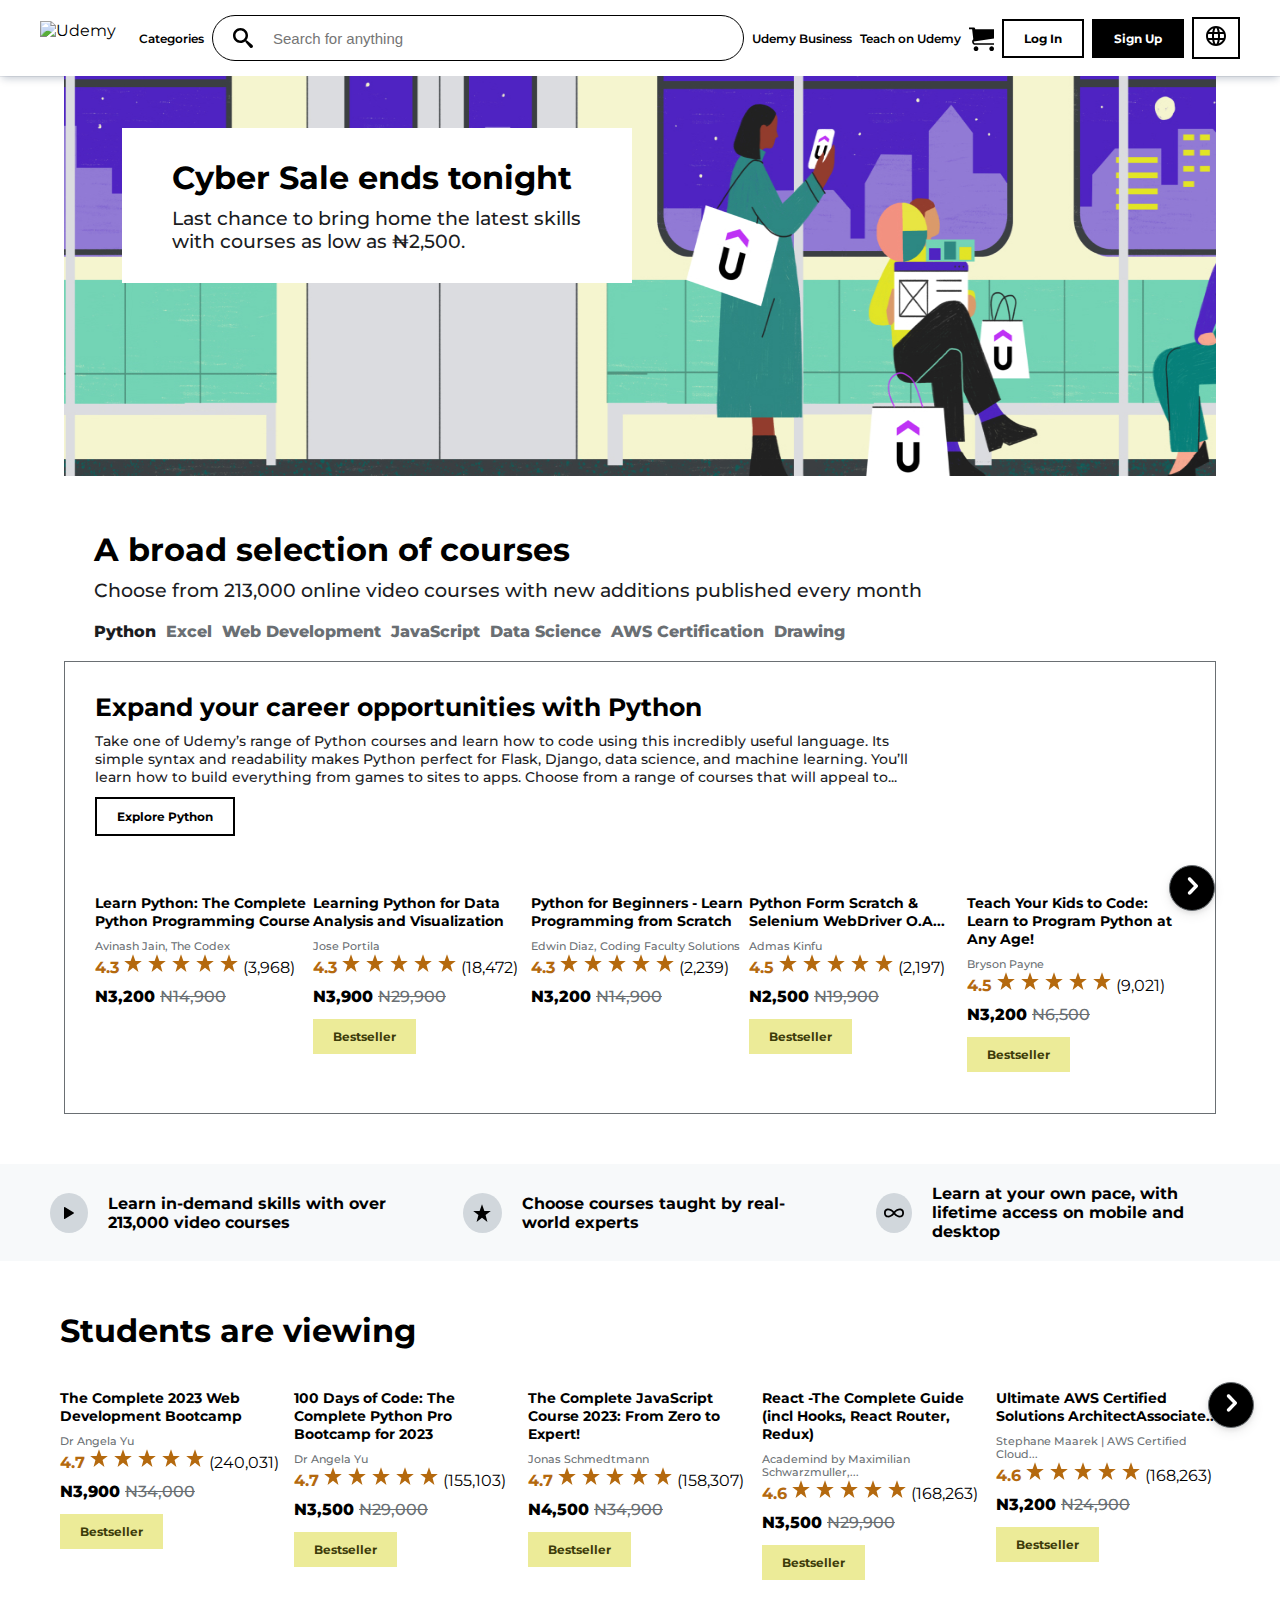
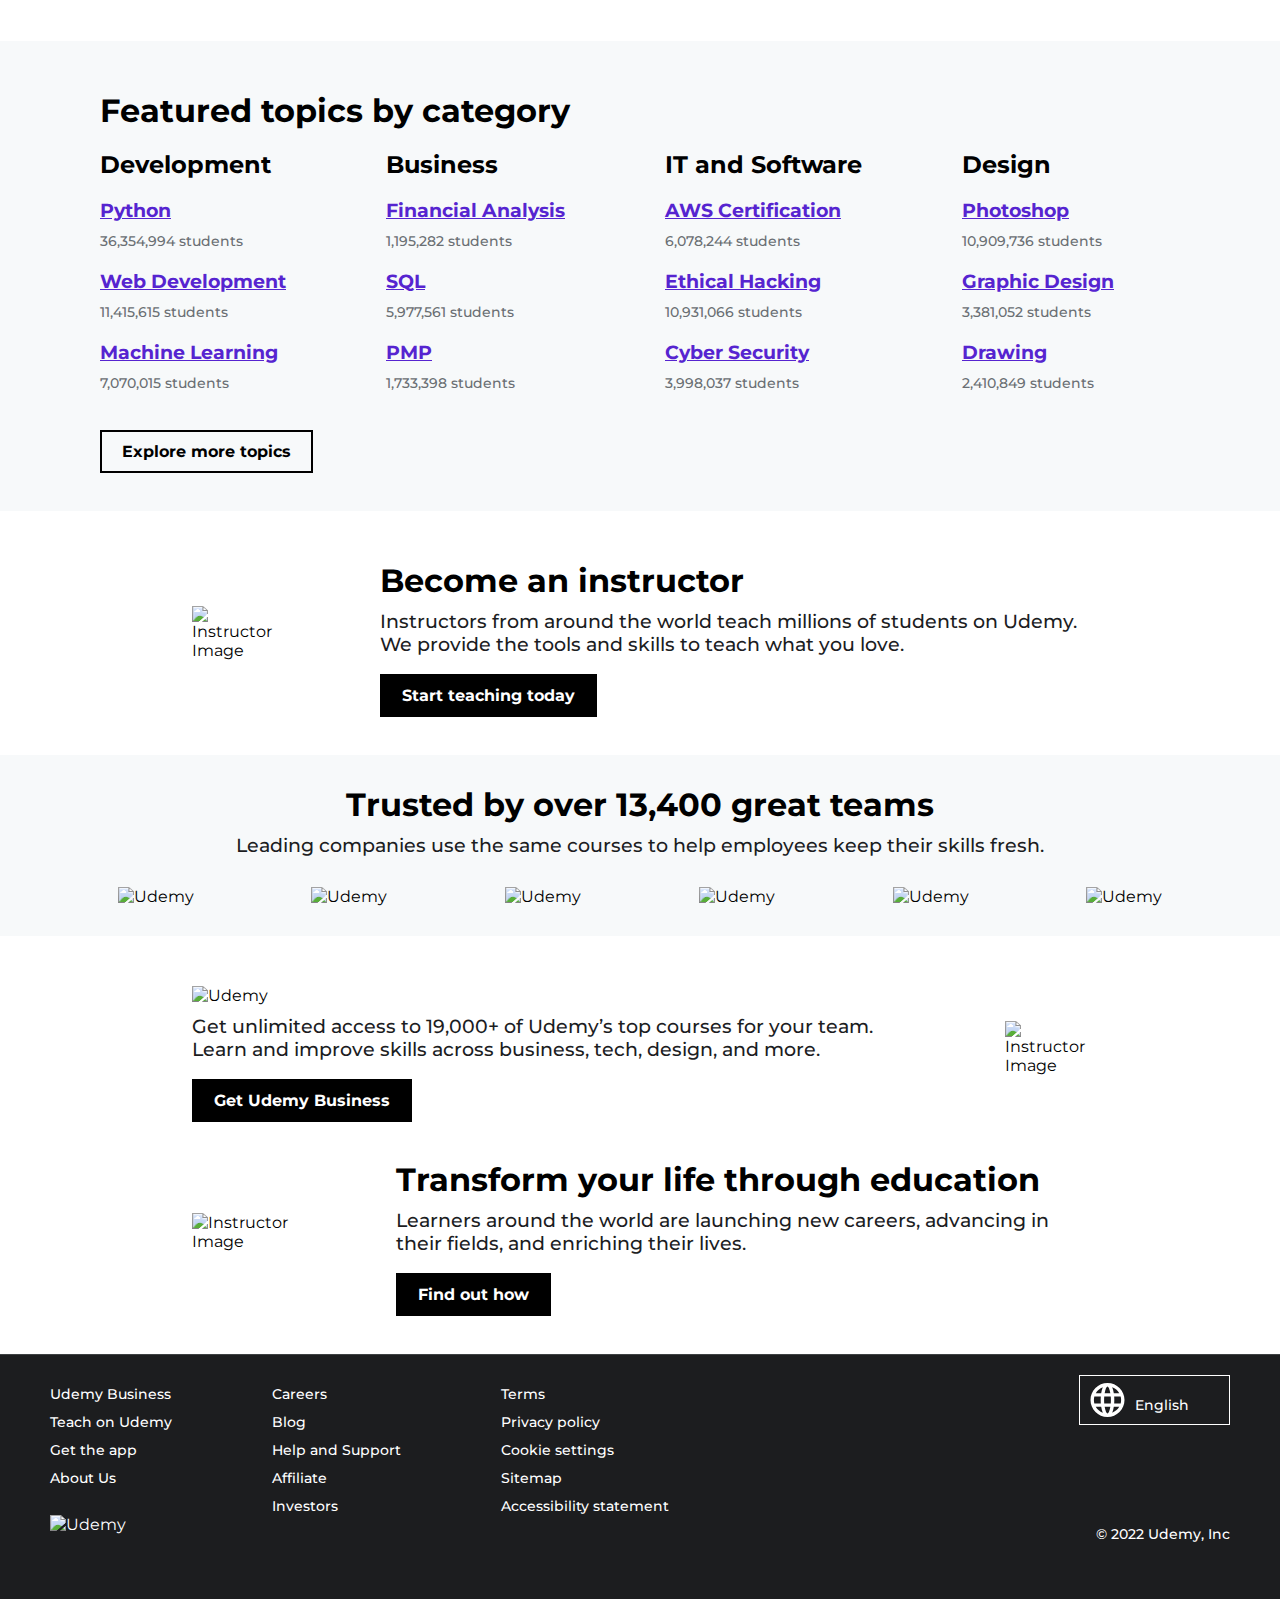
==== Udemy clone/index.html @ 343ef40d "Added Udemy clone" ====
<!DOCTYPE html>
<html lang="en">
  <head>
    <meta charset="UTF-8" />
    <meta http-equiv="X-UA-Compatible" content="IE=edge" />
    <meta name="viewport" content="width=device-width, initial-scale=1.0" />
    <link rel="shortcut icon" href="https://www.udemy.com//staticx/udemy/images/v8/favicon-16x16.png" type="image/x-icon">
    <link
        rel="stylesheet"
        href="https://cdnjs.cloudflare.com/ajax/libs/font-awesome/6.2.1/css/all.min.css"
        integrity="sha512-MV7K8+y+gLIBoVD59lQIYicR65iaqukzvf/nwasF0nqhPay5w/9lJmVM2hMDcnK1OnMGCdVK+iQrJ7lzPJQd1w=="
        crossorigin="anonymous"
        referrerpolicy="no-referrer"
        />
        <link rel="preconnect" href="https://fonts.googleapis.com" />
        <link rel="preconnect" href="https://fonts.gstatic.com" crossorigin />
        <link
        href="https://fonts.googleapis.com/css2?family=Montserrat:wght@100;200;300;400;500;600;700;800;900&display=swap"
        rel="stylesheet"
        />
        <link rel="stylesheet" href="style.css" />
        <title>Online Courses - Learn Anything, On Your Schedule | Udemy</title>
        
  </head>
  <body>
    <div class="container">
      <nav class="nav">
        <img
          src="https://www.udemy.com/staticx/udemy/images/v7/logo-udemy.svg"
          alt="Udemy"
          width="91"
          height="34"
        />
        <a href="#" class="nav-link">Categories</a>
        <div class="search">
            <img src="/Udemy clone/img/search.svg" alt="Search Icon" class="icon icon-search">
            <input type="search" name="search" id="search" placeholder="Search for anything">
        </div>
        <a href="#" class="nav-link">Udemy Business</a>
        <a href="#" class="nav-link">Teach on Udemy</a>
        <img src="/Udemy clone/img/cart.svg" alt="Shooping Cart Icon" class="icon icon-cart">
        <a href="#" class="btn btn-white">Log In</a>
        <a href="#" class="btn btn-black">Sign Up</a>
        <div class="icon-network">
            <img src="/Udemy clone/img/network.svg" alt="Network Icon" class="icon">
        </div>
        </div>
      </nav>
      <main class="main">
        <img src="/Udemy clone/img/bg.jpg" alt="" class="img-bg">
        <div class="promo">
            <h1>Cyber Sale ends tonight</h1>
            <p>Last chance to bring home the latest skills with courses as low as ₦2,500.</p>
        </div>
        <div class="course">
            <h1>A broad selection of courses</h1>
            <p>Choose from 213,000 online video courses with new additions published every month</p>
            <ul class="course-lists">
                <li class="course-list first">Python</li>
                <li class="course-list">Excel</li>
                <li class="course-list">Web Development</li>
                <li class="course-list">JavaScript</li>
                <li class="course-list">Data Science</li>
                <li class="course-list">AWS Certification</li>
                <li class="course-list">Drawing</li>
            </ul>
        </div>
        <div class="opportunities">
            <div class="career">
                <h1>Expand your career opportunities with Python</h1>
                <p>Take one of Udemy’s range of Python courses and learn how to code using this incredibly useful language. Its simple syntax and readability makes Python perfect for Flask, Django, data science, and machine learning. You’ll learn how to build everything from games to sites to apps. Choose from a range of courses that will appeal to...</p>
                <a href="#" class="btn">Explore Python</a>
            </div>
            <div class="cards cards-opt">
                <div class="card card-opt">
                    <img src="https://img-c.udemycdn.com/course/240x135/394676_ce3d_5.jpg" alt="">
                    <h3 class="card-title">Learn Python: The Complete Python Programming Course</h3>
                    <p class="card-text">Avinash Jain, The Codex</p>
                    <div class="rating">
                        <span class="rate">4.3</span>
                        <span>
                            <img src="/Udemy clone/img/star-yellow.svg" alt="">       
                            <img src="/Udemy clone/img/star-yellow.svg" alt="">       
                            <img src="/Udemy clone/img/star-yellow.svg" alt="">       
                            <img src="/Udemy clone/img/star-yellow.svg" alt="">       
                            <img src="/Udemy clone/img/star-yellow.svg" alt="">       
                        </span>
                        <span>(3,968)</span>
                    </div>
                    <div class="price">
                        <span>N3,200</span>
                        <strike>N14,900</strike>
                    </div>
                </div>
                <div class="card card-opt">
                    <img src="https://img-c.udemycdn.com/course/240x135/396876_cc92_7.jpg" alt="">
                    <h3 class="card-title">Learning Python for Data Analysis and Visualization</h3>
                    <p class="card-text">Jose Portila</p>
                    <div class="rating">
                        <span class="rate">4.3</span>
                        <span>
                            <img src="/Udemy clone/img/star-yellow.svg" alt="">       
                            <img src="/Udemy clone/img/star-yellow.svg" alt="">       
                            <img src="/Udemy clone/img/star-yellow.svg" alt="">       
                            <img src="/Udemy clone/img/star-yellow.svg" alt="">       
                            <img src="/Udemy clone/img/star-yellow.svg" alt="">       
                        </span>
                        <span>(18,472)</span>
                    </div>
                    <div class="price">
                        <span>N3,900</span>
                        <strike>N29,900</strike>
                    </div>
                    <a href="#" class="btn btn-yellow">Bestseller</a>
                </div>
                <div class="card card-opt">
                    <img src="https://img-c.udemycdn.com/course/240x135/405878_e5a0_3.jpg" alt="">
                    <h3 class="card-title">Python for Beginners - Learn Programming from Scratch</h3>
                    <p class="card-text">Edwin Diaz, Coding Faculty Solutions</p>
                    <div class="rating">
                        <span class="rate">4.3</span>
                        <span>
                            <img src="/Udemy clone/img/star-yellow.svg" alt="">       
                            <img src="/Udemy clone/img/star-yellow.svg" alt="">       
                            <img src="/Udemy clone/img/star-yellow.svg" alt="">       
                            <img src="/Udemy clone/img/star-yellow.svg" alt="">       
                            <img src="/Udemy clone/img/star-yellow.svg" alt="">       
                        </span>
                        <span>(2,239)</span>
                    </div>
                    <div class="price">
                        <span>N3,200</span>
                        <strike>N14,900</strike>
                    </div>
                </div>
                <div class="card card-opt">
                    <img src="https://img-c.udemycdn.com/course/240x135/482754_7146_6.jpg" alt="">
                    <h3 class="card-title">Python Form Scratch & Selenium WebDriver O.A...</h3>
                    <p class="card-text">Admas Kinfu</p>
                    <div class="rating">
                        <span class="rate">4.5</span>
                        <span>
                            <img src="/Udemy clone/img/star-yellow.svg" alt="">       
                            <img src="/Udemy clone/img/star-yellow.svg" alt="">       
                            <img src="/Udemy clone/img/star-yellow.svg" alt="">       
                            <img src="/Udemy clone/img/star-yellow.svg" alt="">       
                            <img src="/Udemy clone/img/star-yellow.svg" alt="">       
                        </span>
                        <span>(2,197)</span>
                    </div>
                    <div class="price">
                        <span>N2,500</span>
                        <strike>N19,900</strike>
                    </div>
                    <a href="#" class="btn btn-yellow">Bestseller</a>
                </div>
                <div class="card card-opt">
                    <img src="https://img-c.udemycdn.com/course/240x135/519554_da68_6.jpg" alt="">
                    <h3 class="card-title">Teach Your Kids to Code: Learn  to Program Python at Any Age! </h3>
                    <p class="card-text">Bryson Payne</p>
                    <div class="rating">
                        <span class="rate">4.5</span>
                        <span>
                            <img src="/Udemy clone/img/star-yellow.svg" alt="">       
                            <img src="/Udemy clone/img/star-yellow.svg" alt="">       
                            <img src="/Udemy clone/img/star-yellow.svg" alt="">       
                            <img src="/Udemy clone/img/star-yellow.svg" alt="">       
                            <img src="/Udemy clone/img/star-yellow.svg" alt="">       
                        </span>
                        <span>(9,021)</span>
                    </div>
                    <div class="price">
                        <span>N3,200</span>
                        <strike>N6,500</strike>
                    </div>
                    <a href="#" class="btn btn-yellow">Bestseller</a>
                </div>
            </div>
            <div class="handle">
                <img src="/Udemy clone/img/chevron-right.svg" alt="" height="30px" width="30px">
            </div>
        </div>
      </main>
      <div class="component">
        <div class="compt compt-1">
            <div class="svg svg-1">
                <img src="/Udemy clone/img/controller-play.svg" alt="">
            </div>
            <h2>Learn in-demand skills with over 213,000 video courses</h2>
        </div>
        <div class="compt compt-2">
            <div class="svg">
                <img src="/Udemy clone/img/star.svg" alt="">
            </div>
            <h2>Choose courses taught by real-world experts</h2>
        </div>
        <div class="compt compt-3">
            <div class="svg svg-3">
                <img src="/Udemy clone/img/infinity.svg" alt="">
            </div>
            <h2>Learn at your own pace, with lifetime access on mobile and desktop</h2>
        </div>
      </div>
      <div class="students">
        <h1>Students are viewing</h1>
        <div class="cards">
            <div class="card">
                <img src="https://img-c.udemycdn.com/course/240x135/1565838_e54e_16.jpg" alt="">
                <h3 class="card-title">The Complete 2023 Web Development Bootcamp</h3>
                <p class="card-text">Dr Angela Yu</p>
                <div class="rating">
                    <span class="rate">4.7</span>
                    <span>
                        <img src="/Udemy clone/img/star-yellow.svg" alt="">       
                        <img src="/Udemy clone/img/star-yellow.svg" alt="">       
                        <img src="/Udemy clone/img/star-yellow.svg" alt="">       
                        <img src="/Udemy clone/img/star-yellow.svg" alt="">       
                        <img src="/Udemy clone/img/star-yellow.svg" alt="">       
                    </span>
                    <span>(240,031)</span>
                </div>
                <div class="price">
                    <span>N3,900</span>
                    <strike>N34,000</strike>
                </div>
                <a href="#" class="btn btn-yellow">Bestseller</a>
            </div>
            <div class="card">
                <img src="https://img-c.udemycdn.com/course/240x135/1565838_e54e_16.jpg" alt="">
                <h3 class="card-title">100 Days of Code: The Complete Python Pro Bootcamp for 2023</h3>
                <p class="card-text">Dr Angela Yu</p>
                <div class="rating">
                    <span class="rate">4.7</span>
                    <span>
                        <img src="/Udemy clone/img/star-yellow.svg" alt="">       
                        <img src="/Udemy clone/img/star-yellow.svg" alt="">       
                        <img src="/Udemy clone/img/star-yellow.svg" alt="">       
                        <img src="/Udemy clone/img/star-yellow.svg" alt="">       
                        <img src="/Udemy clone/img/star-yellow.svg" alt="">       
                    </span>
                    <span>(155,103)</span>
                </div>
                <div class="price">
                    <span>N3,500</span>
                    <strike>N29,000</strike>
                </div>
                <a href="#" class="btn btn-yellow">Bestseller</a>
            </div>
            <div class="card">
                <img src="https://img-c.udemycdn.com/course/240x135/851712_fc61_6.jpg" alt="">
                <h3 class="card-title">The Complete JavaScript Course 2023: From Zero to Expert!</h3>
                <p class="card-text">Jonas Schmedtmann</p>
                <div class="rating">
                    <span class="rate">4.7</span>
                    <span>
                        <img src="/Udemy clone/img/star-yellow.svg" alt="">       
                        <img src="/Udemy clone/img/star-yellow.svg" alt="">       
                        <img src="/Udemy clone/img/star-yellow.svg" alt="">       
                        <img src="/Udemy clone/img/star-yellow.svg" alt="">       
                        <img src="/Udemy clone/img/star-yellow.svg" alt="">       
                    </span>
                    <span>(158,307)</span>
                </div>
                <div class="price">
                    <span>N4,500</span>
                    <strike>N34,900</strike>
                </div>
                <a href="#" class="btn btn-yellow">Bestseller</a>
            </div>
            <div class="card">
                <img src="https://img-c.udemycdn.com/course/240x135/1362070_b9a1_2.jpg" alt="">
                <h3 class="card-title">React -The Complete Guide (incl Hooks, React Router, Redux)</h3>
                <p class="card-text">Academind by Maximilian Schwarzmuller,...</p>
                <div class="rating">
                    <span class="rate">4.6</span>
                    <span>
                        <img src="/Udemy clone/img/star-yellow.svg" alt="">       
                        <img src="/Udemy clone/img/star-yellow.svg" alt="">       
                        <img src="/Udemy clone/img/star-yellow.svg" alt="">       
                        <img src="/Udemy clone/img/star-yellow.svg" alt="">       
                        <img src="/Udemy clone/img/star-yellow.svg" alt="">       
                    </span>
                    <span>(168,263)</span>
                </div>
                <div class="price">
                    <span>N3,500</span>
                    <strike>N29,900</strike>
                </div>
                <a href="#" class="btn btn-yellow">Bestseller</a>
            </div>
            <div class="card">
                <img src="https://img-c.udemycdn.com/course/240x135/2196488_8fc7_10.jpg" alt="">
                <h3 class="card-title">Ultimate AWS Certified Solutions ArchitectAssociate...</h3>
                <p class="card-text">Stephane Maarek | AWS Certified Cloud...</p>
                <div class="rating">
                    <span class="rate">4.6</span>
                    <span>
                        <img src="/Udemy clone/img/star-yellow.svg" alt="">       
                        <img src="/Udemy clone/img/star-yellow.svg" alt="">       
                        <img src="/Udemy clone/img/star-yellow.svg" alt="">       
                        <img src="/Udemy clone/img/star-yellow.svg" alt="">       
                        <img src="/Udemy clone/img/star-yellow.svg" alt="">       
                    </span>
                    <span>(168,263)</span>
                </div>
                <div class="price">
                    <span>N3,200</span>
                    <strike>N24,900</strike>
                </div>
                <a href="#" class="btn btn-yellow">Bestseller</a>
            </div>
        </div>
        <div class="handle handle-std">
            <img src="/Udemy clone/img/chevron-right.svg" alt="" height="30px" width="30px">
        </div>
      </div>
      <div class="topics">
        <h1>Featured topics by category</h1>
        <div class="box">
            <div class="topic">
                <h2>Development</h2>
                <div class="block">
                    <a href="#">Python</a>
                    <p>36,354,994 students</p>
                </div>
                <div class="block">
                    <a href="#">Web Development</a>
                    <p>11,415,615 students</p>
                </div>
                <div class="block">
                    <a href="#">Machine Learning</a>
                    <p>7,070,015 students</p>
                </div>
            </div>
            <div class="topic">
                <h2>Business</h2>
                <div class="block">
                    <a href="#">Financial Analysis</a>
                    <p>1,195,282 students</p>
                </div>
                <div class="block">
                    <a href="#">SQL</a>
                    <p>5,977,561 students</p>
                </div>
                <div class="block">
                    <a href="#">PMP</a>
                    <p>1,733,398 students</p>
                </div>
            </div>
            <div class="topic">
                <h2>IT and Software</h2>
                <div class="block">
                    <a href="#">AWS Certification</a>
                    <p>6,078,244 students</p>
                </div>
                <div class="block">
                    <a href="#">Ethical Hacking</a>
                    <p>10,931,066 students</p>
                </div>
                <div class="block">
                    <a href="#">Cyber Security</a>
                    <p>3,998,037 students</p>
                </div>
            </div>
            <div class="topic">
                <h2>Design</h2>
                <div class="block">
                    <a href="#">Photoshop</a>
                    <p>10,909,736 students</p>
                </div>
                <div class="block">
                    <a href="#">Graphic Design</a>
                    <p>3,381,052 students</p>
                </div>
                <div class="block mb">
                    <a href="#">Drawing</a>
                    <p>2,410,849 students</p>
                </div>
            </div>
        </div>
        <a href="#" class="btn">Explore more topics</a>
      </div>
      <div class="instructor">
        <img src="https://s.udemycdn.com/home/non-student-cta/instructor-1x-v3.jpg" alt="Instructor Image">
        <div class="instruct">
            <h1>Become an instructor</h1>
            <p>Instructors from around the world teach millions of students on Udemy. We provide the tools and skills to teach what you love.</p>
            <a href="#" class="btn btn-black">Start teaching today</a>
        </div>
      </div>
      <div class="partners">
        <h1>Trusted by over 13,400 great teams</h1>
        <p>Leading companies use the same courses to help employees keep their skills fresh.</p>
        <ul class="partner-lists">
            <li class="partner-list">
                <img
            src="https://s.udemycdn.com/partner-logos/v4/nasdaq-dark.svg"
            alt="Udemy"
            width="115"
            height="44"
          />
            </li>
            <li class="partner-list">
                <img
            src="https://s.udemycdn.com/partner-logos/v4/volkswagen-dark.svg"
            alt="Udemy"
            width="44"
            height="44"
          />
            </li>
            <li class="partner-list">
                <img
            src="https://s.udemycdn.com/partner-logos/v4/box-dark.svg"
            alt="Udemy"
            width="67"
            height="44"
          />
            </li>
            <li class="partner-list">
                <img
            src="https://s.udemycdn.com/partner-logos/v4/netapp-dark.svg"
            alt="Udemy"
            width="115"
            height="44"
          />
            </li>
            <li class="partner-list">
                <img
            src="https://s.udemycdn.com/partner-logos/v4/eventbrite-dark.svg"
            alt="Udemy"
            width="115"
            height="44"
          />
            </li>
            <li class="partner-list">
                <img
            src="https://s.udemycdn.com/partner-logos/v4/tcs-dark.svg"
            alt="Udemy"
            width="115"
            height="44"
          />
            </li>
        </ul>
      </div>
      <div class="instructor">
          <div class="instruct">
            <img
            src="https://www.udemy.com/staticx/udemy/images/v7/logo-ub.svg"
            alt="Udemy"
            width="192"
            height="32"
          />
              <p>Get unlimited access to 19,000+ of Udemy’s top courses for your team. Learn and improve skills across business, tech, design, and more.</p>
              <a href="#" class="btn btn-black">Get Udemy Business</a>
            </div>
            <img src="https://s.udemycdn.com/home/non-student-cta/ub-1x-v3.jpg" alt="Instructor Image">
      </div>
      <div class="instructor">
          <img src="https://s.udemycdn.com/home/non-student-cta/transform-1x-v3.jpg" alt="Instructor Image">
          <div class="instruct">
            <h1>Transform your life through education</h1>
              <p>Learners around the world are launching new careers, advancing in their fields, and enriching their lives.</p>
              <a href="#" class="btn btn-black">Find out how</a>
            </div>
      </div>
      <footer class="footer">
        <div class="footer-flex">
            <div class="footer-row">
              <div class="row">
                <p>Udemy Business</p>
                <p>Teach on Udemy</p>
                <p>Get the app</p>
                <p>About Us</p>
              </div>
              <div class="row">
                <p>Careers</p>
                <p>Blog</p>
                <p>Help and Support</p>
                <p>Affiliate</p>
                <p>Investors</p>
              </div>
              <div class="row">
                <p>Terms</p>
                <p>Privacy policy</p>
                <p>Cookie settings</p>
                <p>Sitemap</p>
                <p>Accessibility statement</p>
              </div>
            </div>
            <div class="lang">
                <img src="/Udemy clone/img/network-white.svg"
                 alt=""
                 width="55"
              height="34"
                 >
              <p>English</p>
            </div>
        </div>
        <div class="copy">
            <img
              src="https://www.udemy.com/staticx/udemy/images/v7/logo-udemy-inverted.svg"
              alt="Udemy"
              width="91"
              height="34"
            />
            <p>&copy; 2022 Udemy, Inc</p>
        </div>
      </footer>
    </div>
  </body>
</html>
---- Udemy clone/style.css ----
* {
  padding: 0;
  margin: 0;
  box-sizing: border-box;
}

html {
  font-family: 'Montserrat', sans-serif;
}

.nav {
  display: flex;
  justify-content: space-between;
  align-items: center;
  padding: 15px 40px;
  box-shadow: rgba(9, 30, 66, 0.25) 0px 4px 8px -2px,
    rgba(9, 30, 66, 0.08) 0px 0px 0px 1px;
}

.nav-link,
.btn {
  text-decoration: none;
  color: #000;
  font-size: 12px;
  font-weight: 600;
}

.btn {
  font-weight: 700;
  border: 2px solid #000;
  padding: 10px 20px;
}

.icon-network {
  border: 2px solid #000;
  padding: 7px 12px;
}

.btn-black {
  background-color: #000;
  color: #fff;
}

.icon {
  height: 20px;
}

.icon-cart {
  height: 25px;
  width: 25px;
}

.search {
  border: 1px solid black;
  padding: 12px 20px 12px 20px;
  border-radius: 30px;
  -webkit-border-radius: 30px;
  -moz-border-radius: 30px;
  -ms-border-radius: 30px;
  -o-border-radius: 30px;
  display: flex;
  align-items: center;
}

#search,
#search:target {
  border: none;
  font-size: 15px;
  outline: none;
  width: 450px;
}

.icon-search {
  padding-right: 20px;
}


.main {
    margin: 0 auto;
    width: 90vw;
    position: relative;
}

.img-bg {
    width: 100%;
    height: 400px;
}

.promo {
    position: absolute;
    top: 5%;
    left: 5%;
    background-color: #fff;
    width: 510px;
    padding: 30px 50px;
}

h1 {
    font-size: 32px;
}

 p {
    font-size: 19px;
    font-weight: 500;
    color: #1C1D1F;
    padding-top: 10px;
}

ul {
    list-style: none;
}

.course {
    padding-left: 30px;
    padding-top: 50px;
}

.course-lists {
    display: flex;
    padding: 20px 0;
}

.course-list {
    padding-right: 10px;
    font-size: 16px;
    font-weight: 800;
    color: #6A6F73;
    cursor: pointer;
}

.course-list:hover {
    color: #1C1D1F;
}

.first {
    color: #1C1D1F;
}

.component {
    display: flex;
    justify-content: space-between;
    align-items: center;
    padding: 20px 50px;
    background-color: #f7f9fa;
}

.compt {
    display: flex;
    justify-content: center;
    align-items: center;
    width: 30%;
}

.compt h2 {
    font-size: 16px;
}

.svg {
   width: 50px;
   height: 40px;
    background-color: #d1d7dc;
    border-radius: 50%;
    -webkit-border-radius: 50%;
    -moz-border-radius: 50%;
    -ms-border-radius: 50%;
    -o-border-radius: 50%;
    display: flex;
    justify-content: center;
    align-items: center;
    margin-right: 20px;
}

.svg-1  {
    width: 60px;
}

.svg-3  {
    width: 70px;
}

.instructor {
    margin: 50px auto;
    display: flex;
    align-items: center;
    gap: 100px;
    width: 70%;
}

.instructor p {
    padding-bottom: 30px;
}

.instructor a {
    font-size: 16px;
}

.partners {
    text-align: center;
    background-color: #f7f9fa;
    padding: 30px 0;
}

.partner-lists  {
    padding-top: 30px;
    display: flex;
    justify-content: space-evenly;
    align-items: center;
}

.footer {
    background-color: #1c1d1f;
    border-top: 1px solid #3e4143;
    color: white;
    padding: 20px 50px 50px;
}


.footer-row {
    display: flex;
    gap: 100px;
}

.lang{
    display: flex;
    border: 1px solid #fff;
    height: 50px;
    align-items: center;
    padding-right: 40px;
}

.footer p {
    color: white;
    font-size: 14px;
}

.copy, .footer-flex{
    display: flex;
    justify-content: space-between;
}

.row p {
    cursor: pointer;
}

.row p:hover {
    border-bottom: 1px solid #fff;
    display: inline-block;
}

.topics {
    padding: 50px 0 50px 100px;
    background-color: #f7f9fa;
    margin-top: 20px;
}

.mb {
    margin-bottom: 30px;
}

.topics a {
    font-size: 16px;
}

.box {
    display: flex;
    gap: 100px;
}

.block, .topic h2, .topics h1 {
    padding-bottom: 20px;
}

.block a {
    color: #5624d0;
    font-weight: 700;
    font-size: 19px;
}

.block p {
    color: #6a6f73;
    font-size: 14px;
}

.btn-yellow {
    background-color: #eceb98;
    color: #3d3c0a;
    border: none;
}

.card {
    width: 20%;
}

.price {
    padding: 10px 0 20px;
    font-weight: 800;
}

strike{
    color: #6A6F73;
    font-weight: 500;
}

.rate {
    color: #b4690e;
    font-weight: 700;
}

.students {
    padding: 50px 60px;
    position: relative;
}

.cards {
    display: flex;
    gap: 10px;
}

.students h1 {
    padding-bottom: 20px;
}

.card-title {
    font-size: 14px;
}

.card-text {
    font-size: 10.5px;
    font-weight: 500;
    color: #6A6F73;
}

.card {
    cursor: pointer;
}

.opportunities {
    border: 1px solid #6A6F73;
    padding: 30px 30px 50px;
    margin-bottom: 50px;
    position: relative;
}

.card-opt {
    width: 20%;
}

.cards-opt {
    gap: 0;
    padding-top: 50px;
}

.career  h1{
    font-size: 25px;
}

.career p {
    width: 75%;
    font-size: 14px;
    padding-bottom: 20px;
}

.handle {
    position: absolute;
    top: 50%;
    right: 0;
    padding: 5px 7px;
    background-color: #000;
    border-radius: 50%;
    -webkit-border-radius: 50%;
    -moz-border-radius: 50%;
    -ms-border-radius: 50%;
    -o-border-radius: 50%;
    border: 1px solid #6a6f73;
    box-shadow: 0 2px 4px rgb(0 0 0 / 8%), 0 4px 12px rgb(0 0 0 / 8%);
    transform: translateY(-50%);
}

.handle-std {
    top: 40%;
    right: 2%;
}
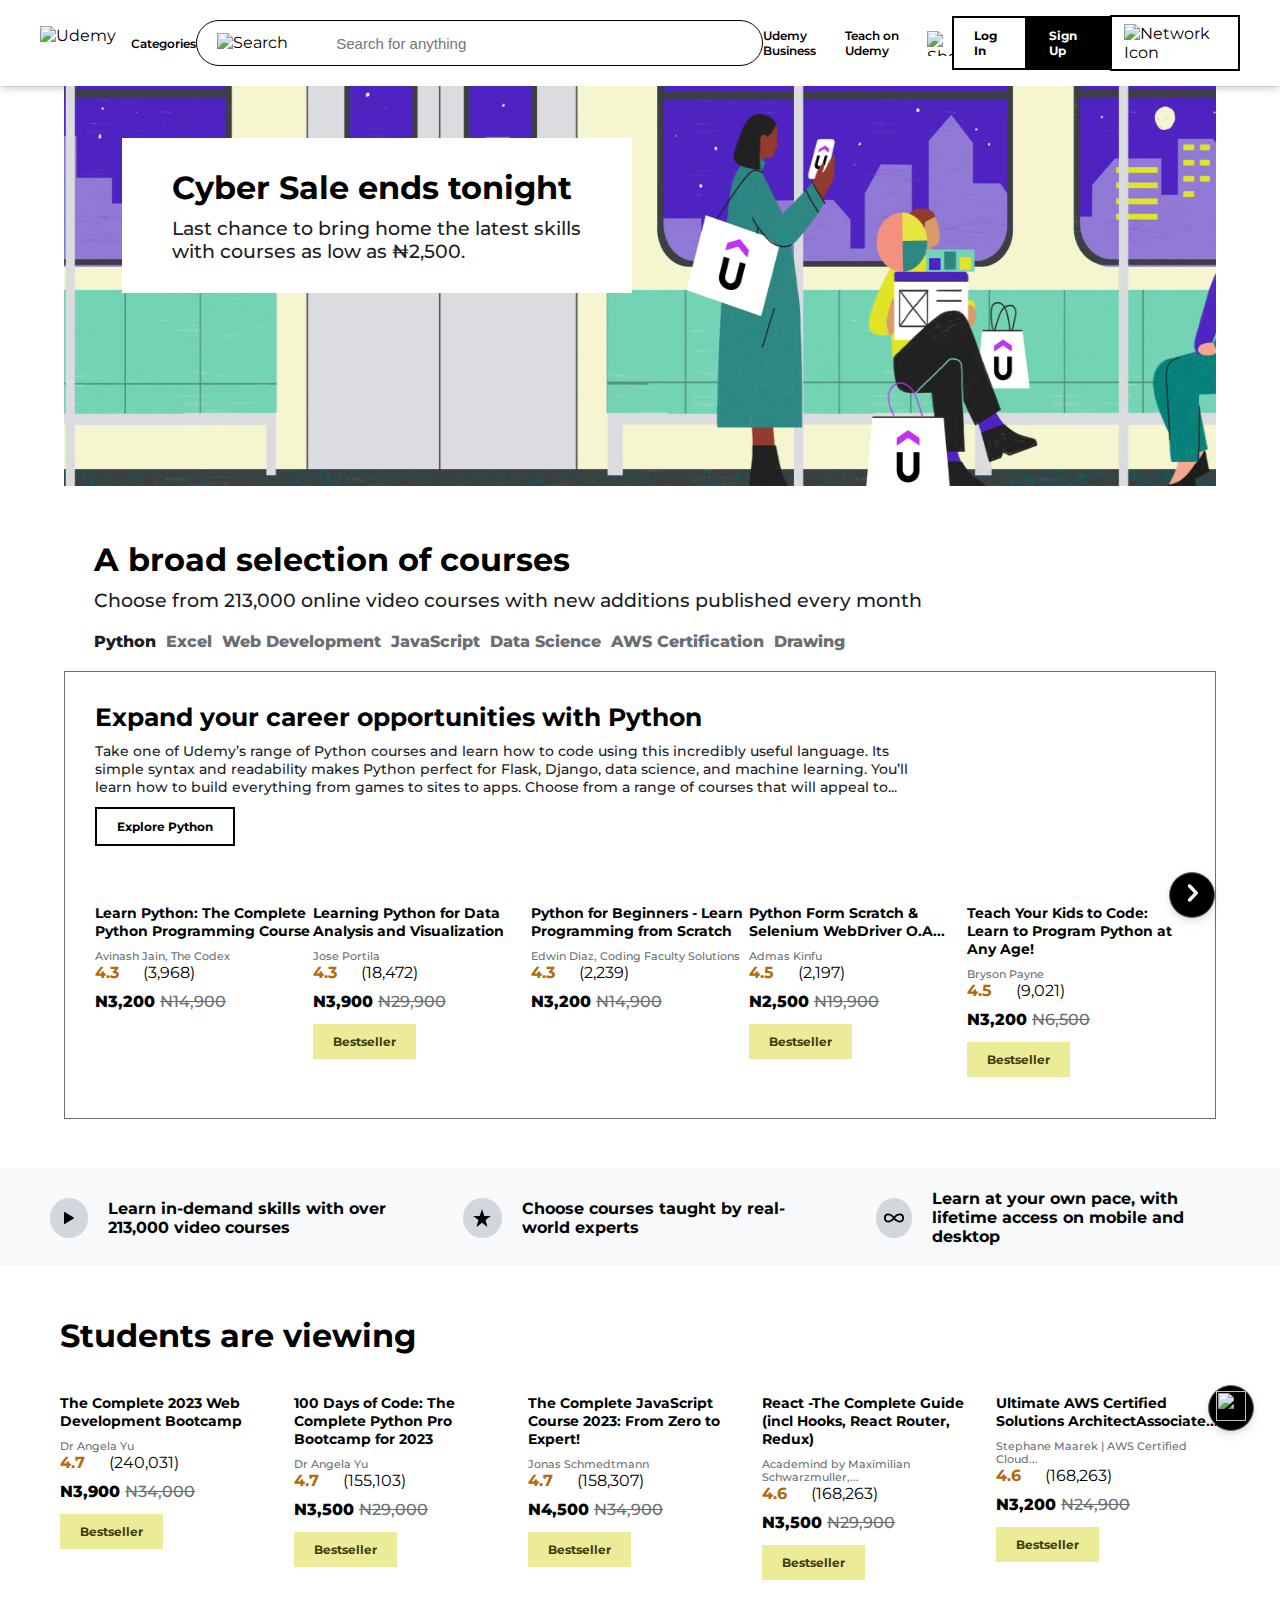
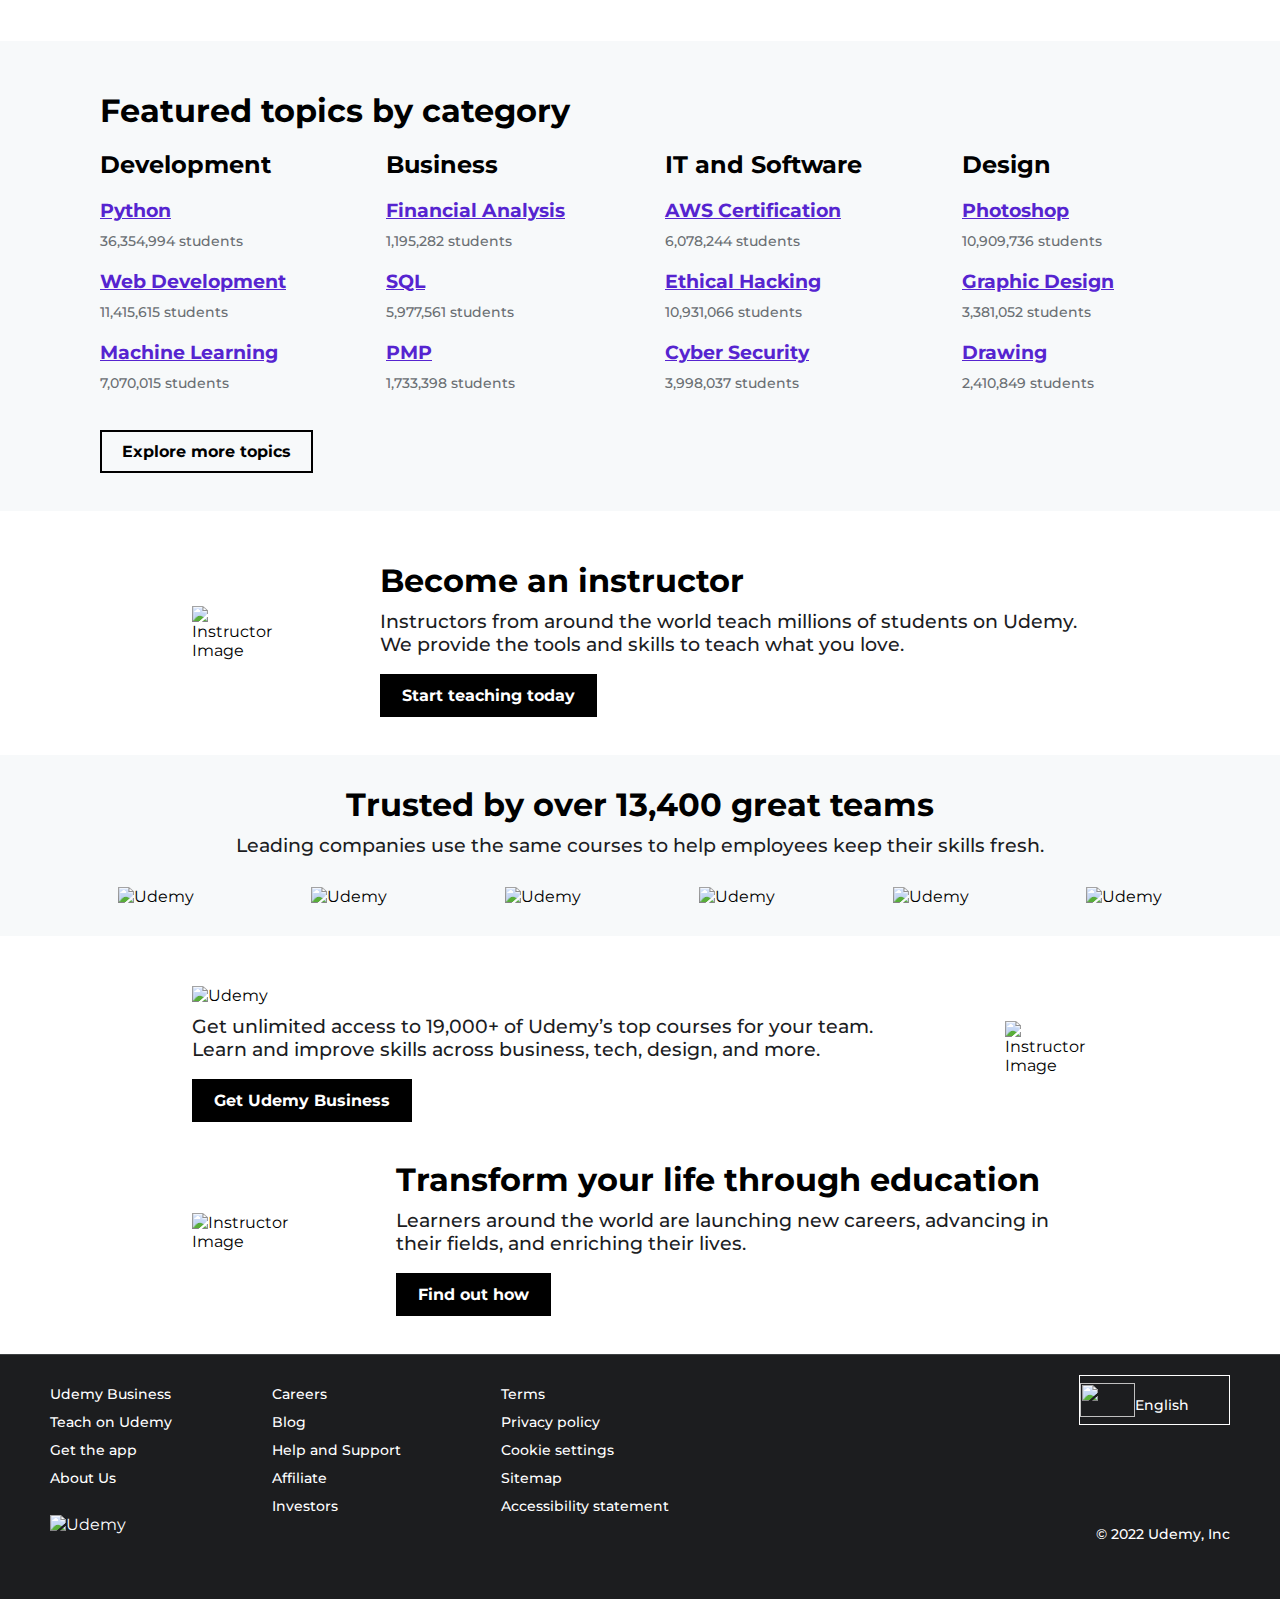
==== commit fe7d2a3a: "new changes" ====
--- a/Udemy clone/index.html
+++ b/Udemy clone/index.html
@@ -1,17 +1,17 @@
-<!DOCTYPE html>
+<!DOCTYPE html><link
+        rel="stylesheet"
+        href="https://cdnjs.cloudflare.com/ajax/libs/font-awesome/6.2.1/css/all.min.css"
+        integrity="sha512-MV7K8+y+gLIBoVD59lQIYicR65iaqukzvf/nwasF0nqhPay5w/9lJmVM2hMDcnK1OnMGCdVK+iQrJ7lzPJQd1w=="
+        crossorigin="anonymous"
+        referrerpolicy="no-referrer"
+        />
 <html lang="en">
   <head>
     <meta charset="UTF-8" />
     <meta http-equiv="X-UA-Compatible" content="IE=edge" />
     <meta name="viewport" content="width=device-width, initial-scale=1.0" />
     <link rel="shortcut icon" href="https://www.udemy.com//staticx/udemy/images/v8/favicon-16x16.png" type="image/x-icon">
-    <link
-        rel="stylesheet"
-        href="https://cdnjs.cloudflare.com/ajax/libs/font-awesome/6.2.1/css/all.min.css"
-        integrity="sha512-MV7K8+y+gLIBoVD59lQIYicR65iaqukzvf/nwasF0nqhPay5w/9lJmVM2hMDcnK1OnMGCdVK+iQrJ7lzPJQd1w=="
-        crossorigin="anonymous"
-        referrerpolicy="no-referrer"
-        />
+    
         <link rel="preconnect" href="https://fonts.googleapis.com" />
         <link rel="preconnect" href="https://fonts.gstatic.com" crossorigin />
         <link
@@ -33,21 +33,21 @@
         />
         <a href="#" class="nav-link">Categories</a>
         <div class="search">
-            <img src="/Udemy clone/img/search.svg" alt="Search Icon" class="icon icon-search">
+            <img src="/img/search.svg" alt="Search Icon" class="icon icon-search">
             <input type="search" name="search" id="search" placeholder="Search for anything">
         </div>
         <a href="#" class="nav-link">Udemy Business</a>
         <a href="#" class="nav-link">Teach on Udemy</a>
-        <img src="/Udemy clone/img/cart.svg" alt="Shooping Cart Icon" class="icon icon-cart">
+        <img src="/img/cart.svg" alt="Shooping Cart Icon" class="icon icon-cart">
         <a href="#" class="btn btn-white">Log In</a>
         <a href="#" class="btn btn-black">Sign Up</a>
         <div class="icon-network">
-            <img src="/Udemy clone/img/network.svg" alt="Network Icon" class="icon">
+            <img src="/img/network.svg" alt="Network Icon" class="icon">
         </div>
         </div>
       </nav>
       <main class="main">
-        <img src="/Udemy clone/img/bg.jpg" alt="" class="img-bg">
+        <img src="img/bg.jpg" alt="" class="img-bg">
         <div class="promo">
             <h1>Cyber Sale ends tonight</h1>
             <p>Last chance to bring home the latest skills with courses as low as ₦2,500.</p>
@@ -79,11 +79,11 @@
                     <div class="rating">
                         <span class="rate">4.3</span>
                         <span>
-                            <img src="/Udemy clone/img/star-yellow.svg" alt="">       
-                            <img src="/Udemy clone/img/star-yellow.svg" alt="">       
-                            <img src="/Udemy clone/img/star-yellow.svg" alt="">       
-                            <img src="/Udemy clone/img/star-yellow.svg" alt="">       
-                            <img src="/Udemy clone/img/star-yellow.svg" alt="">       
+                            <img src="/img/star-yellow.svg" alt="">       
+                            <img src="/img/star-yellow.svg" alt="">       
+                            <img src="/img/star-yellow.svg" alt="">       
+                            <img src="/img/star-yellow.svg" alt="">       
+                            <img src="/img/star-yellow.svg" alt="">       
                         </span>
                         <span>(3,968)</span>
                     </div>
@@ -99,11 +99,11 @@
                     <div class="rating">
                         <span class="rate">4.3</span>
                         <span>
-                            <img src="/Udemy clone/img/star-yellow.svg" alt="">       
-                            <img src="/Udemy clone/img/star-yellow.svg" alt="">       
-                            <img src="/Udemy clone/img/star-yellow.svg" alt="">       
-                            <img src="/Udemy clone/img/star-yellow.svg" alt="">       
-                            <img src="/Udemy clone/img/star-yellow.svg" alt="">       
+                            <img src="/img/star-yellow.svg" alt="">       
+                            <img src="/img/star-yellow.svg" alt="">       
+                            <img src="/img/star-yellow.svg" alt="">       
+                            <img src="/img/star-yellow.svg" alt="">       
+                            <img src="/img/star-yellow.svg" alt="">      
                         </span>
                         <span>(18,472)</span>
                     </div>
@@ -120,11 +120,11 @@
                     <div class="rating">
                         <span class="rate">4.3</span>
                         <span>
-                            <img src="/Udemy clone/img/star-yellow.svg" alt="">       
-                            <img src="/Udemy clone/img/star-yellow.svg" alt="">       
-                            <img src="/Udemy clone/img/star-yellow.svg" alt="">       
-                            <img src="/Udemy clone/img/star-yellow.svg" alt="">       
-                            <img src="/Udemy clone/img/star-yellow.svg" alt="">       
+                            <img src="/img/star-yellow.svg" alt="">       
+                            <img src="/img/star-yellow.svg" alt="">       
+                            <img src="/img/star-yellow.svg" alt="">       
+                            <img src="/img/star-yellow.svg" alt="">       
+                            <img src="/img/star-yellow.svg" alt="">       
                         </span>
                         <span>(2,239)</span>
                     </div>
@@ -140,11 +140,11 @@
                     <div class="rating">
                         <span class="rate">4.5</span>
                         <span>
-                            <img src="/Udemy clone/img/star-yellow.svg" alt="">       
-                            <img src="/Udemy clone/img/star-yellow.svg" alt="">       
-                            <img src="/Udemy clone/img/star-yellow.svg" alt="">       
-                            <img src="/Udemy clone/img/star-yellow.svg" alt="">       
-                            <img src="/Udemy clone/img/star-yellow.svg" alt="">       
+                            <img src="/img/star-yellow.svg" alt="">       
+                            <img src="/img/star-yellow.svg" alt="">       
+                            <img src="/img/star-yellow.svg" alt="">       
+                            <img src="/img/star-yellow.svg" alt="">       
+                            <img src="/img/star-yellow.svg" alt="">       
                         </span>
                         <span>(2,197)</span>
                     </div>
@@ -161,11 +161,11 @@
                     <div class="rating">
                         <span class="rate">4.5</span>
                         <span>
-                            <img src="/Udemy clone/img/star-yellow.svg" alt="">       
-                            <img src="/Udemy clone/img/star-yellow.svg" alt="">       
-                            <img src="/Udemy clone/img/star-yellow.svg" alt="">       
-                            <img src="/Udemy clone/img/star-yellow.svg" alt="">       
-                            <img src="/Udemy clone/img/star-yellow.svg" alt="">       
+                            <img src="/img/star-yellow.svg" alt="">       
+                            <img src="/img/star-yellow.svg" alt="">       
+                            <img src="/img/star-yellow.svg" alt="">       
+                            <img src="/img/star-yellow.svg" alt="">       
+                            <img src="/img/star-yellow.svg" alt="">        
                         </span>
                         <span>(9,021)</span>
                     </div>
@@ -211,11 +211,11 @@
                 <div class="rating">
                     <span class="rate">4.7</span>
                     <span>
-                        <img src="/Udemy clone/img/star-yellow.svg" alt="">       
-                        <img src="/Udemy clone/img/star-yellow.svg" alt="">       
-                        <img src="/Udemy clone/img/star-yellow.svg" alt="">       
-                        <img src="/Udemy clone/img/star-yellow.svg" alt="">       
-                        <img src="/Udemy clone/img/star-yellow.svg" alt="">       
+                        <img src="/img/star-yellow.svg" alt="">       
+                        <img src="/img/star-yellow.svg" alt="">       
+                        <img src="/img/star-yellow.svg" alt="">       
+                        <img src="/img/star-yellow.svg" alt="">       
+                        <img src="/img/star-yellow.svg" alt="">         
                     </span>
                     <span>(240,031)</span>
                 </div>
@@ -232,11 +232,11 @@
                 <div class="rating">
                     <span class="rate">4.7</span>
                     <span>
-                        <img src="/Udemy clone/img/star-yellow.svg" alt="">       
-                        <img src="/Udemy clone/img/star-yellow.svg" alt="">       
-                        <img src="/Udemy clone/img/star-yellow.svg" alt="">       
-                        <img src="/Udemy clone/img/star-yellow.svg" alt="">       
-                        <img src="/Udemy clone/img/star-yellow.svg" alt="">       
+                        <img src="/img/star-yellow.svg" alt="">       
+                            <img src="/img/star-yellow.svg" alt="">       
+                            <img src="/img/star-yellow.svg" alt="">       
+                            <img src="/img/star-yellow.svg" alt="">       
+                            <img src="/img/star-yellow.svg" alt="">         
                     </span>
                     <span>(155,103)</span>
                 </div>
@@ -253,11 +253,11 @@
                 <div class="rating">
                     <span class="rate">4.7</span>
                     <span>
-                        <img src="/Udemy clone/img/star-yellow.svg" alt="">       
-                        <img src="/Udemy clone/img/star-yellow.svg" alt="">       
-                        <img src="/Udemy clone/img/star-yellow.svg" alt="">       
-                        <img src="/Udemy clone/img/star-yellow.svg" alt="">       
-                        <img src="/Udemy clone/img/star-yellow.svg" alt="">       
+                        <img src="/img/star-yellow.svg" alt="">       
+                            <img src="/img/star-yellow.svg" alt="">       
+                            <img src="/img/star-yellow.svg" alt="">       
+                            <img src="/img/star-yellow.svg" alt="">       
+                            <img src="/img/star-yellow.svg" alt="">         
                     </span>
                     <span>(158,307)</span>
                 </div>
@@ -274,11 +274,11 @@
                 <div class="rating">
                     <span class="rate">4.6</span>
                     <span>
-                        <img src="/Udemy clone/img/star-yellow.svg" alt="">       
-                        <img src="/Udemy clone/img/star-yellow.svg" alt="">       
-                        <img src="/Udemy clone/img/star-yellow.svg" alt="">       
-                        <img src="/Udemy clone/img/star-yellow.svg" alt="">       
-                        <img src="/Udemy clone/img/star-yellow.svg" alt="">       
+                        <img src="/img/star-yellow.svg" alt="">       
+                            <img src="/img/star-yellow.svg" alt="">       
+                            <img src="/img/star-yellow.svg" alt="">       
+                            <img src="/img/star-yellow.svg" alt="">       
+                            <img src="/img/star-yellow.svg" alt="">       
                     </span>
                     <span>(168,263)</span>
                 </div>
@@ -295,11 +295,11 @@
                 <div class="rating">
                     <span class="rate">4.6</span>
                     <span>
-                        <img src="/Udemy clone/img/star-yellow.svg" alt="">       
-                        <img src="/Udemy clone/img/star-yellow.svg" alt="">       
-                        <img src="/Udemy clone/img/star-yellow.svg" alt="">       
-                        <img src="/Udemy clone/img/star-yellow.svg" alt="">       
-                        <img src="/Udemy clone/img/star-yellow.svg" alt="">       
+                        <img src="/img/star-yellow.svg" alt="">       
+                        <img src="/img/star-yellow.svg" alt="">       
+                        <img src="/img/star-yellow.svg" alt="">       
+                        <img src="/img/star-yellow.svg" alt="">       
+                        <img src="/img/star-yellow.svg" alt="">        
                     </span>
                     <span>(168,263)</span>
                 </div>
@@ -311,7 +311,7 @@
             </div>
         </div>
         <div class="handle handle-std">
-            <img src="/Udemy clone/img/chevron-right.svg" alt="" height="30px" width="30px">
+            <img src="/img/chevron-right.svg" alt="" height="30px" width="30px">
         </div>
       </div>
       <div class="topics">
@@ -488,7 +488,7 @@
               </div>
             </div>
             <div class="lang">
-                <img src="/Udemy clone/img/network-white.svg"
+                <img src="/img/network-white.svg"
                  alt=""
                  width="55"
               height="34"
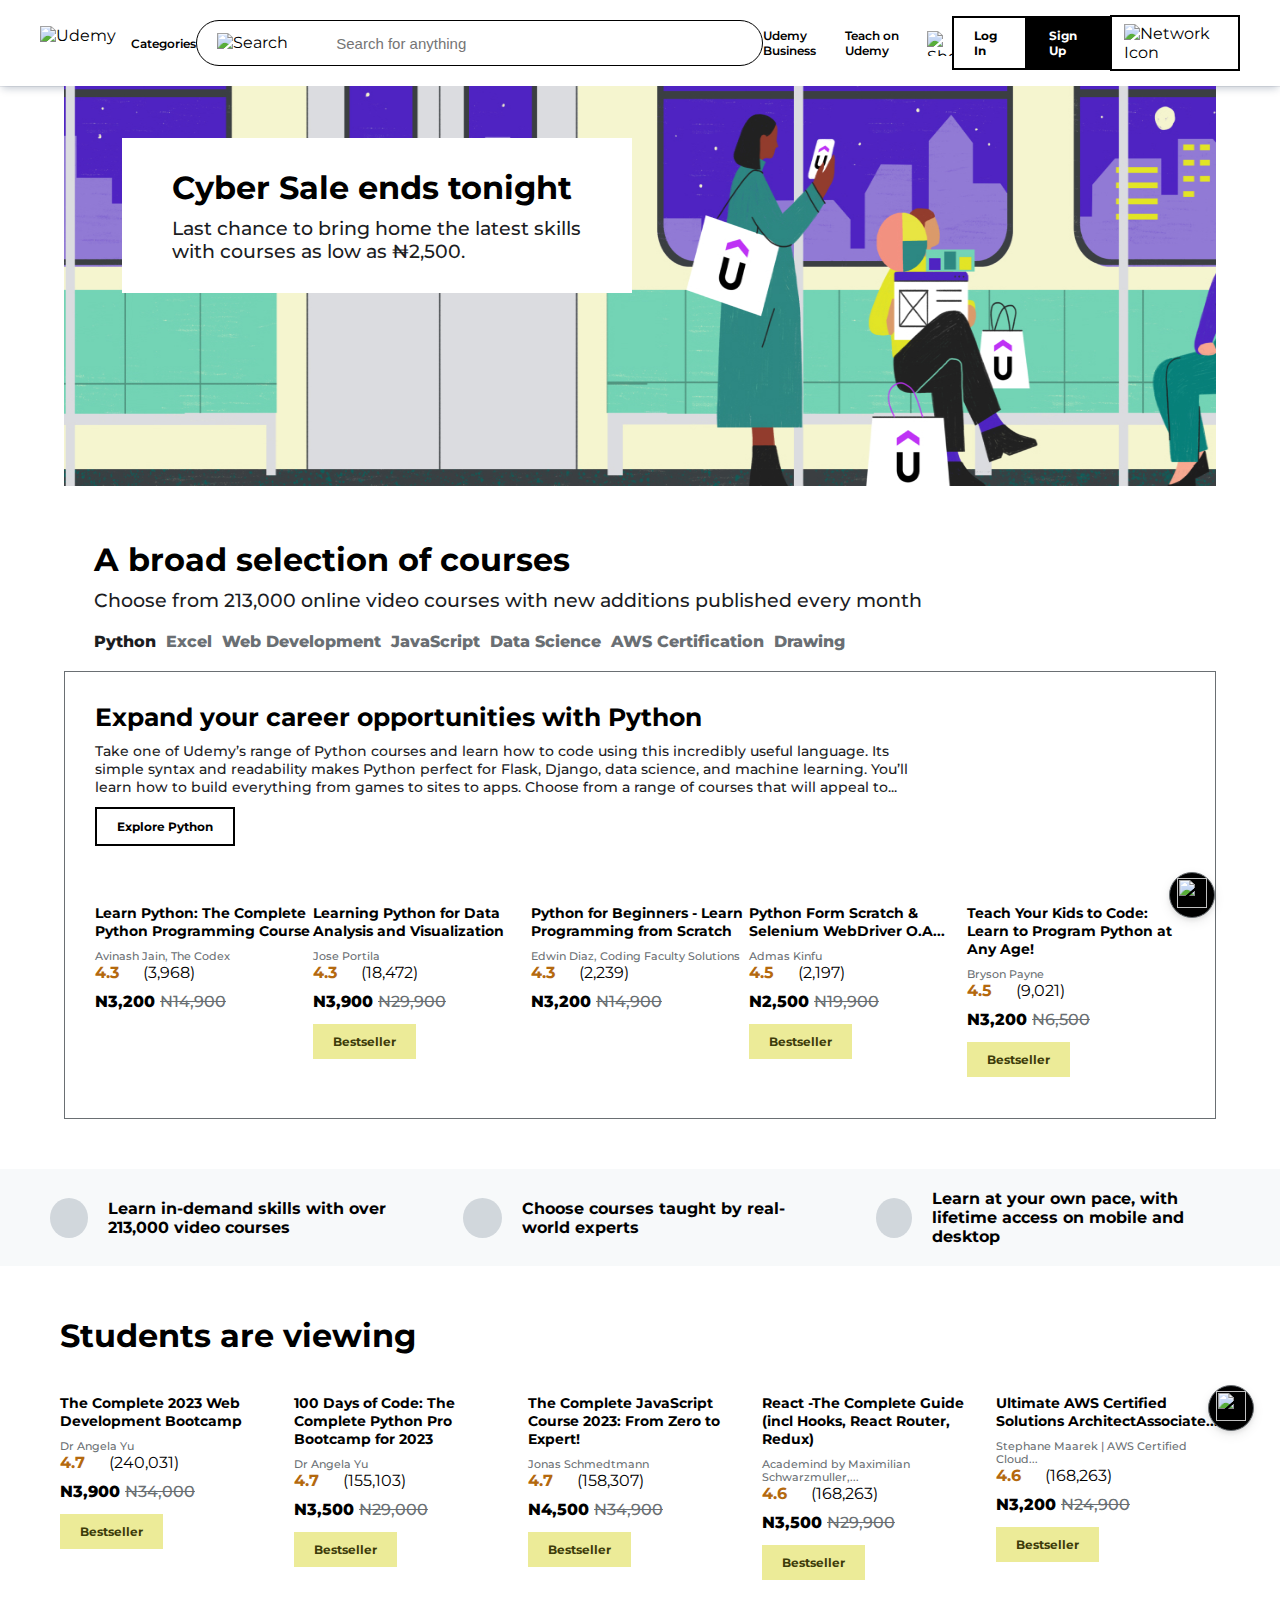
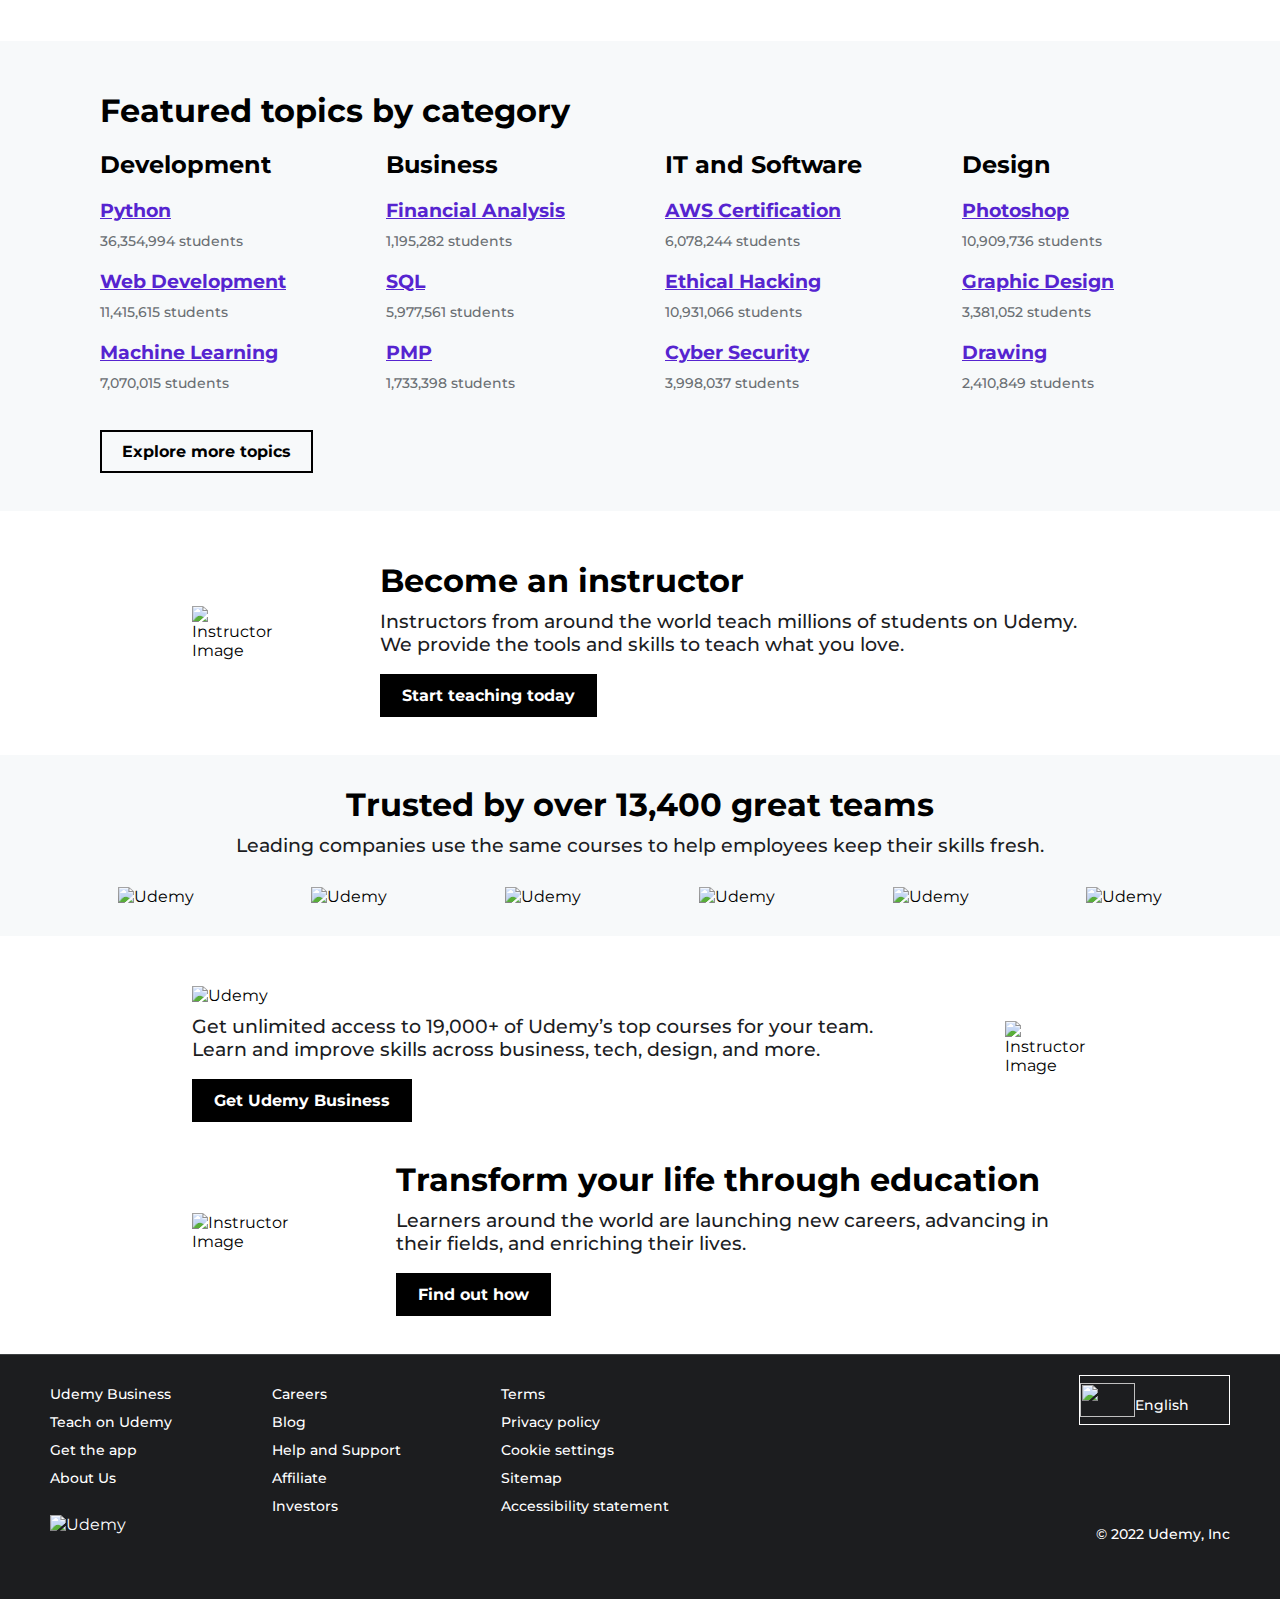
==== commit 6625be04: "new changes" ====
--- a/Udemy clone/index.html
+++ b/Udemy clone/index.html
@@ -177,26 +177,26 @@
                 </div>
             </div>
             <div class="handle">
-                <img src="/Udemy clone/img/chevron-right.svg" alt="" height="30px" width="30px">
+                <img src="/img/chevron-right.svg" alt="" height="30px" width="30px">
             </div>
         </div>
       </main>
       <div class="component">
         <div class="compt compt-1">
             <div class="svg svg-1">
-                <img src="/Udemy clone/img/controller-play.svg" alt="">
+                <img src="/img/controller-play.svg" alt="">
             </div>
             <h2>Learn in-demand skills with over 213,000 video courses</h2>
         </div>
         <div class="compt compt-2">
             <div class="svg">
-                <img src="/Udemy clone/img/star.svg" alt="">
+                <img src="/img/star.svg" alt="">
             </div>
             <h2>Choose courses taught by real-world experts</h2>
         </div>
         <div class="compt compt-3">
             <div class="svg svg-3">
-                <img src="/Udemy clone/img/infinity.svg" alt="">
+                <img src="/img/infinity.svg" alt="">
             </div>
             <h2>Learn at your own pace, with lifetime access on mobile and desktop</h2>
         </div>
